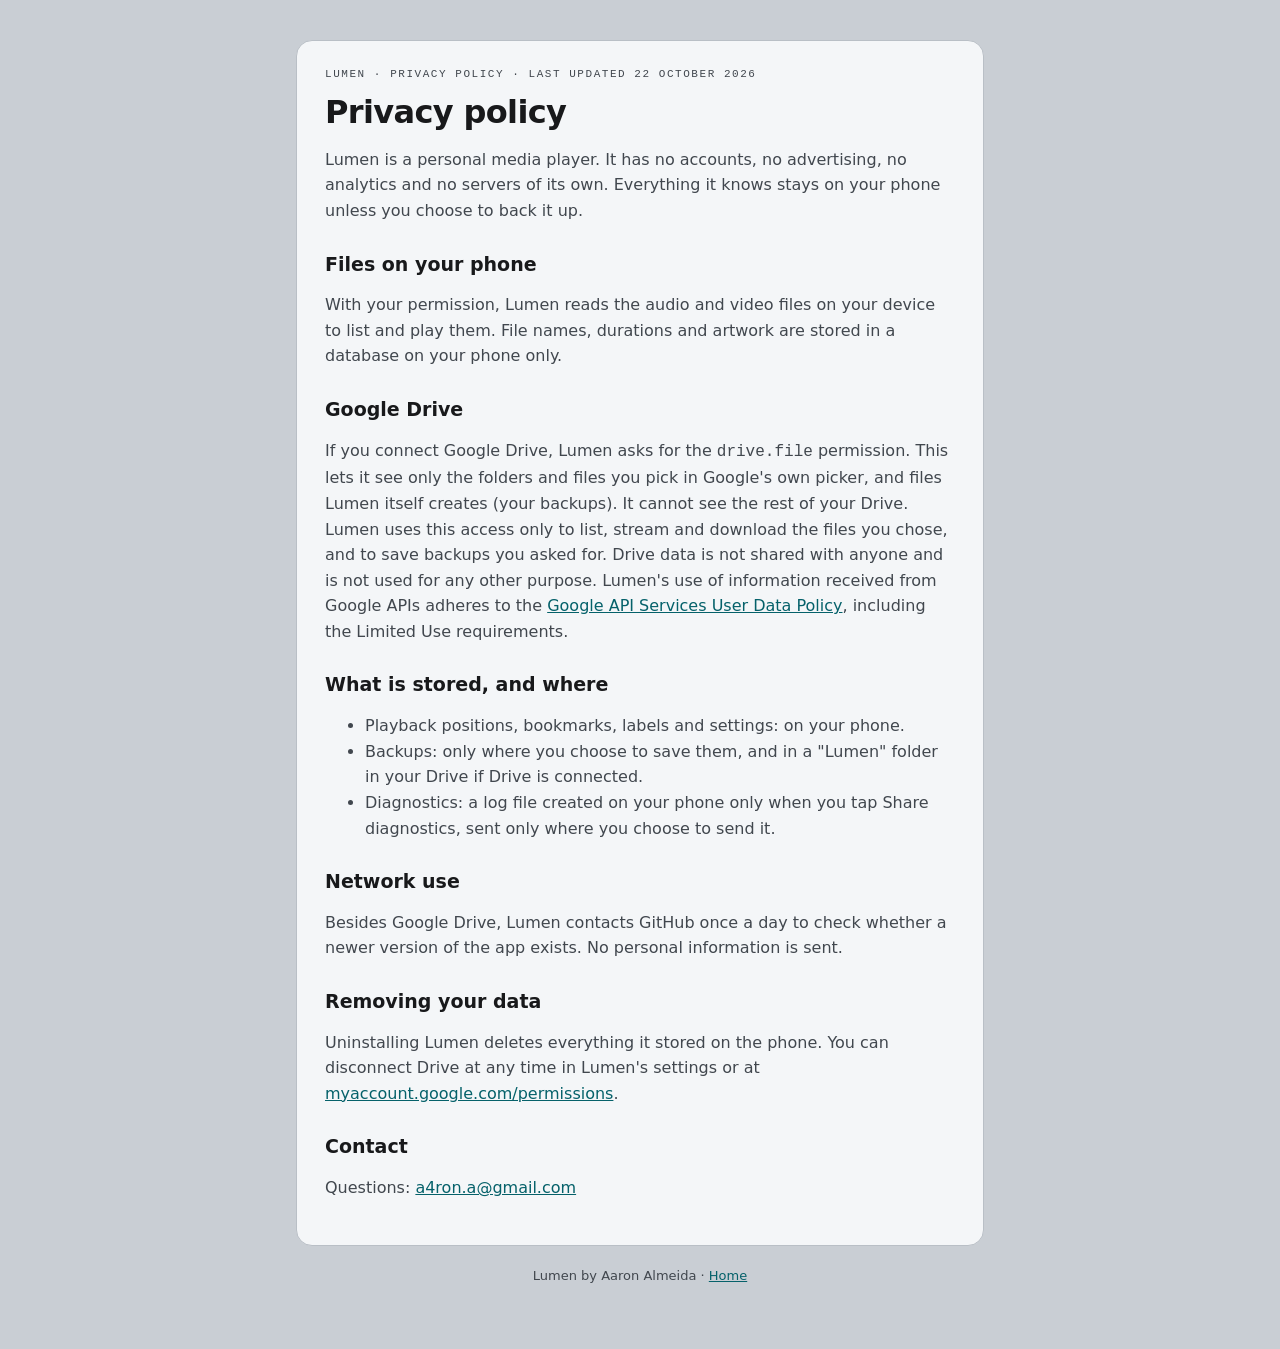
==== docs/privacy.html @ e6a7f4cf "GitHub Pages: Lumen home page and privacy policy for the Google OAuth consent screen Co-Authored-By:" ====
<!doctype html><html lang="en-GB"><head><meta charset="utf-8"><meta name="viewport" content="width=device-width,initial-scale=1">
<title>Lumen Privacy</title><link rel="stylesheet" href="style.css"></head><body><main><div class="card">
<p class="eyebrow">Lumen &middot; Privacy policy &middot; Last updated 22 October 2026</p>
<h1>Privacy policy</h1>
<p>Lumen is a personal media player. It has no accounts, no advertising, no analytics and no servers of its own. Everything it knows stays on your phone unless you choose to back it up.</p>
<h2>Files on your phone</h2>
<p>With your permission, Lumen reads the audio and video files on your device to list and play them. File names, durations and artwork are stored in a database on your phone only.</p>
<h2>Google Drive</h2>
<p>If you connect Google Drive, Lumen asks for the <code>drive.file</code> permission. This lets it see only the folders and files you pick in Google's own picker, and files Lumen itself creates (your backups). It cannot see the rest of your Drive. Lumen uses this access only to list, stream and download the files you chose, and to save backups you asked for. Drive data is not shared with anyone and is not used for any other purpose. Lumen's use of information received from Google APIs adheres to the <a href="https://developers.google.com/terms/api-services-user-data-policy">Google API Services User Data Policy</a>, including the Limited Use requirements.</p>
<h2>What is stored, and where</h2>
<ul><li>Playback positions, bookmarks, labels and settings: on your phone.</li><li>Backups: only where you choose to save them, and in a "Lumen" folder in your Drive if Drive is connected.</li><li>Diagnostics: a log file created on your phone only when you tap Share diagnostics, sent only where you choose to send it.</li></ul>
<h2>Network use</h2>
<p>Besides Google Drive, Lumen contacts GitHub once a day to check whether a newer version of the app exists. No personal information is sent.</p>
<h2>Removing your data</h2>
<p>Uninstalling Lumen deletes everything it stored on the phone. You can disconnect Drive at any time in Lumen's settings or at <a href="https://myaccount.google.com/permissions">myaccount.google.com/permissions</a>.</p>
<h2>Contact</h2>
<p>Questions: <a href="mailto:a4ron.a@gmail.com">a4ron.a@gmail.com</a></p>
</div><footer>Lumen by Aaron Almeida &middot; <a href="index.html">Home</a></footer></main></body></html>
---- docs/style.css ----
:root{--base:#C9CED4;--card:#F4F6F8;--ink:#18191B;--ink2:#41474E;--cyan:#28D9E8;--deep:#05616A}
*{box-sizing:border-box}body{margin:0;background:var(--base);color:var(--ink);font:16px/1.6 Inter,system-ui,-apple-system,"Segoe UI",sans-serif}
main{max-width:720px;margin:0 auto;padding:40px 16px 64px}
.card{background:var(--card);border:1px solid #B9BFC6;border-radius:16px;padding:28px}
h1{font:600 32px/1.15 Manrope,Inter,system-ui,sans-serif;letter-spacing:-.02em;margin:0 0 4px}
h2{font:600 19px/1.3 Manrope,Inter,system-ui,sans-serif;margin:28px 0 6px}
.eyebrow{font:500 11px/1 "JetBrains Mono",ui-monospace,monospace;letter-spacing:.14em;text-transform:uppercase;color:var(--ink2);margin:0 0 14px}
p,li{color:var(--ink2)}a{color:var(--deep)}
.pill{display:inline-block;background:var(--ink);color:var(--cyan);border-radius:999px;padding:10px 18px;text-decoration:none;font-weight:600;margin-top:12px}
footer{margin-top:20px;font-size:13px;color:var(--ink2);text-align:center}
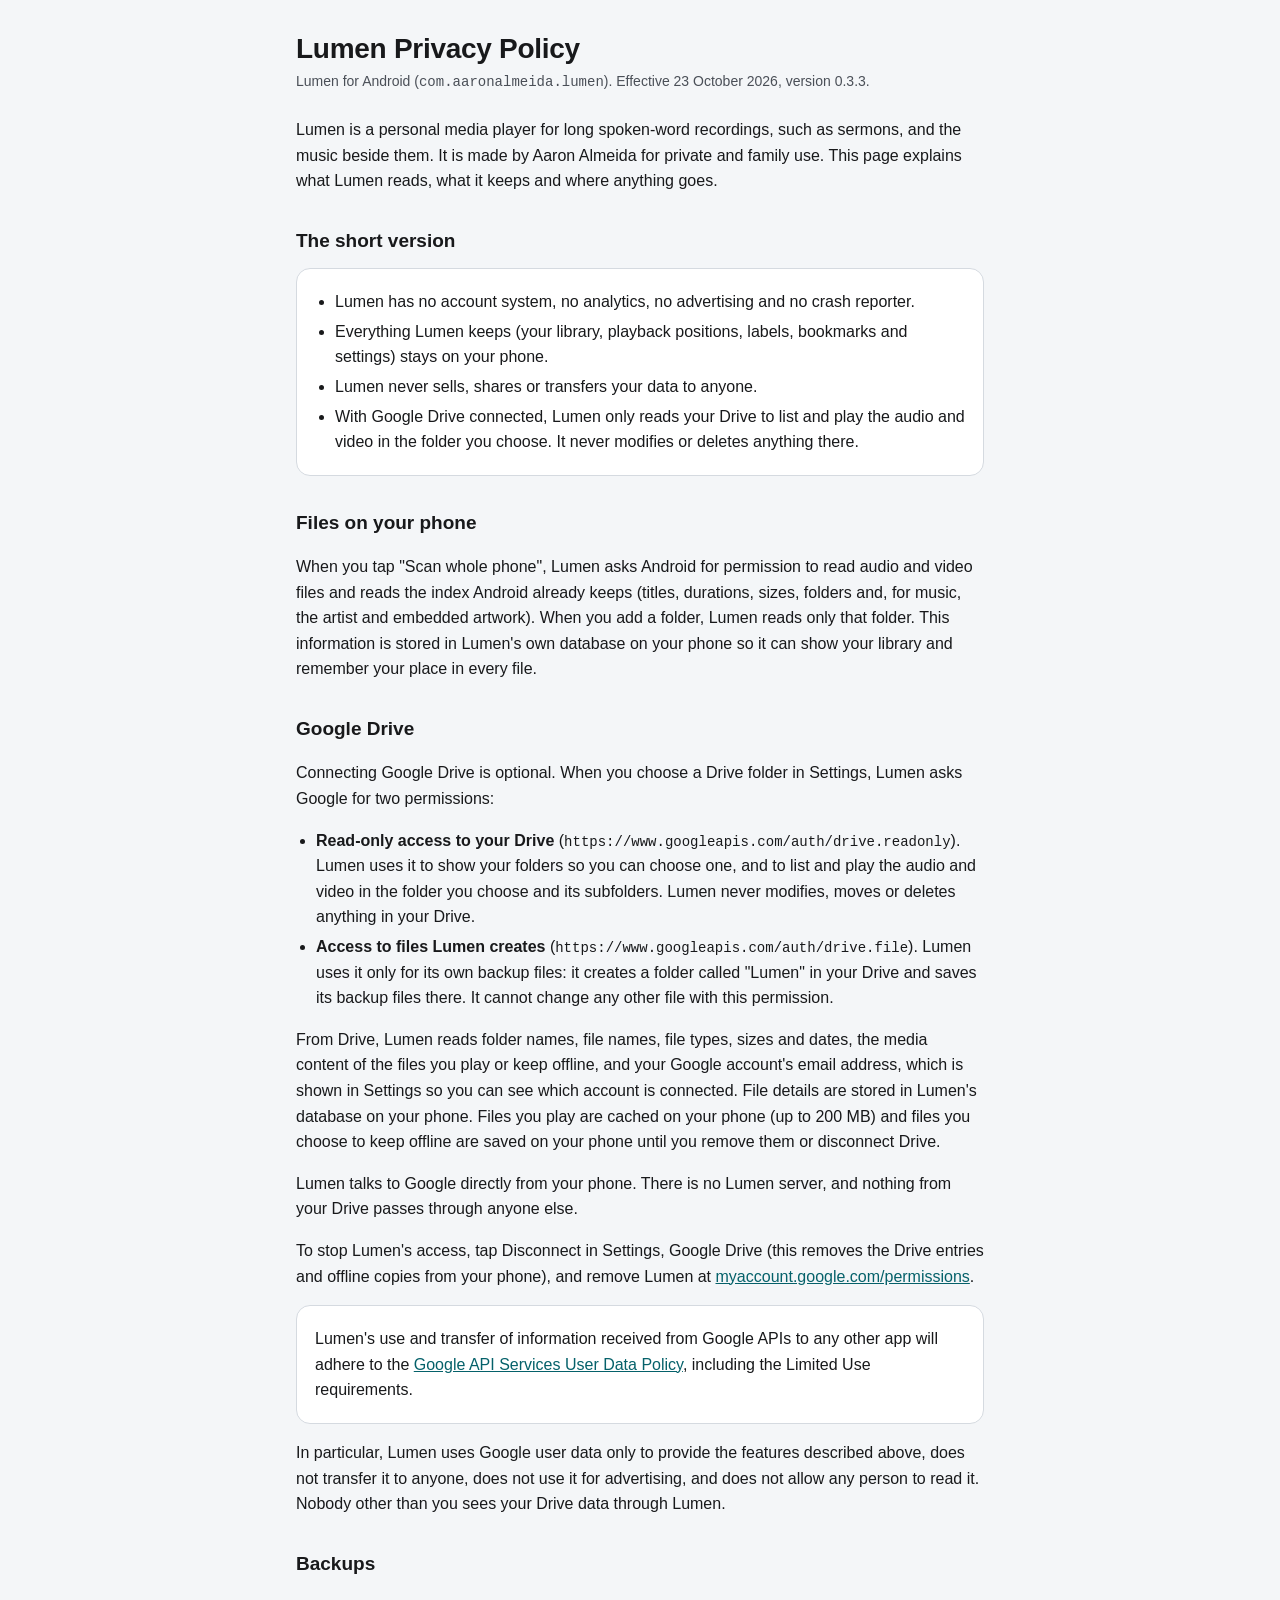
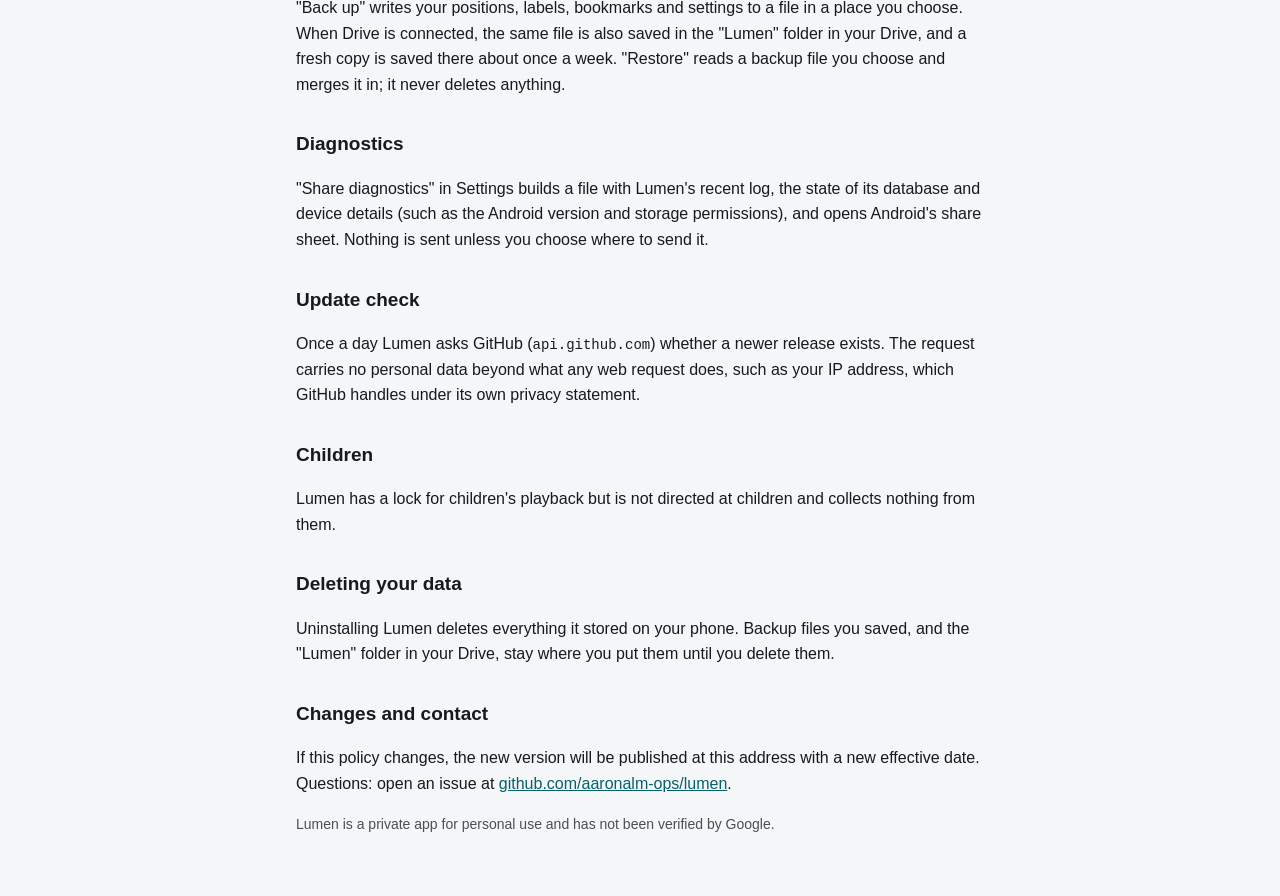
==== commit 427cc964: "0.3.3: Drive read-only access with a native folder browser; scan walks subfolders; picker removed Co" ====
--- a/docs/privacy.html
+++ b/docs/privacy.html
@@ -1,18 +1,108 @@
-<!doctype html><html lang="en-GB"><head><meta charset="utf-8"><meta name="viewport" content="width=device-width,initial-scale=1">
-<title>Lumen Privacy</title><link rel="stylesheet" href="style.css"></head><body><main><div class="card">
-<p class="eyebrow">Lumen &middot; Privacy policy &middot; Last updated 22 October 2026</p>
-<h1>Privacy policy</h1>
-<p>Lumen is a personal media player. It has no accounts, no advertising, no analytics and no servers of its own. Everything it knows stays on your phone unless you choose to back it up.</p>
-<h2>Files on your phone</h2>
-<p>With your permission, Lumen reads the audio and video files on your device to list and play them. File names, durations and artwork are stored in a database on your phone only.</p>
-<h2>Google Drive</h2>
-<p>If you connect Google Drive, Lumen asks for the <code>drive.file</code> permission. This lets it see only the folders and files you pick in Google's own picker, and files Lumen itself creates (your backups). It cannot see the rest of your Drive. Lumen uses this access only to list, stream and download the files you chose, and to save backups you asked for. Drive data is not shared with anyone and is not used for any other purpose. Lumen's use of information received from Google APIs adheres to the <a href="https://developers.google.com/terms/api-services-user-data-policy">Google API Services User Data Policy</a>, including the Limited Use requirements.</p>
-<h2>What is stored, and where</h2>
-<ul><li>Playback positions, bookmarks, labels and settings: on your phone.</li><li>Backups: only where you choose to save them, and in a "Lumen" folder in your Drive if Drive is connected.</li><li>Diagnostics: a log file created on your phone only when you tap Share diagnostics, sent only where you choose to send it.</li></ul>
-<h2>Network use</h2>
-<p>Besides Google Drive, Lumen contacts GitHub once a day to check whether a newer version of the app exists. No personal information is sent.</p>
-<h2>Removing your data</h2>
-<p>Uninstalling Lumen deletes everything it stored on the phone. You can disconnect Drive at any time in Lumen's settings or at <a href="https://myaccount.google.com/permissions">myaccount.google.com/permissions</a>.</p>
-<h2>Contact</h2>
-<p>Questions: <a href="mailto:a4ron.a@gmail.com">a4ron.a@gmail.com</a></p>
-</div><footer>Lumen by Aaron Almeida &middot; <a href="index.html">Home</a></footer></main></body></html>
+<!doctype html>
+<html lang="en-GB">
+<head>
+  <meta charset="utf-8">
+  <meta name="viewport" content="width=device-width, initial-scale=1">
+  <title>Lumen Privacy Policy</title>
+  <meta name="description" content="How the Lumen media player for Android handles your data, including Google Drive access.">
+  <style>
+    :root {
+      --bg: #F4F6F8;
+      --surface: #FFFFFF;
+      --text: #18191B;
+      --text2: #4A4F57;
+      --line: #D5DAE0;
+      --ink: #05616A;
+    }
+    @media (prefers-color-scheme: dark) {
+      :root {
+        --bg: #000000;
+        --surface: #121314;
+        --text: #F4F6F8;
+        --text2: #A9B0B8;
+        --line: #26292D;
+        --ink: #28D9E8;
+      }
+    }
+    * { box-sizing: border-box; }
+    html { -webkit-text-size-adjust: 100%; }
+    body {
+      margin: 0;
+      background: var(--bg);
+      color: var(--text);
+      font: 16px/1.6 -apple-system, BlinkMacSystemFont, "Segoe UI", Roboto, "Helvetica Neue", Arial, sans-serif;
+    }
+    main { max-width: 720px; margin: 0 auto; padding: 32px 16px 48px; }
+    h1 { font-size: 28px; line-height: 1.2; margin: 0 0 4px; font-weight: 600; letter-spacing: -0.01em; }
+    .meta { color: var(--text2); font-size: 14px; margin: 0 0 24px; }
+    h2 { font-size: 19px; margin: 32px 0 8px; font-weight: 600; }
+    p, li { color: var(--text); }
+    ul { padding-left: 20px; }
+    li { margin: 4px 0; }
+    a { color: var(--ink); }
+    code { font-family: ui-monospace, "JetBrains Mono", Menlo, Consolas, monospace; font-size: 14px; overflow-wrap: anywhere; }
+    .card {
+      background: var(--surface);
+      border: 1px solid var(--line);
+      border-radius: 14px;
+      padding: 4px 18px;
+      margin: 12px 0;
+    }
+    .note { color: var(--text2); font-size: 14px; }
+  </style>
+</head>
+<body>
+<main>
+  <h1>Lumen Privacy Policy</h1>
+  <p class="meta">Lumen for Android (<code>com.aaronalmeida.lumen</code>). Effective 23 October 2026, version 0.3.3.</p>
+
+  <p>Lumen is a personal media player for long spoken-word recordings, such as sermons, and the music beside them. It is made by Aaron Almeida for private and family use. This page explains what Lumen reads, what it keeps and where anything goes.</p>
+
+  <h2>The short version</h2>
+  <div class="card">
+    <ul>
+      <li>Lumen has no account system, no analytics, no advertising and no crash reporter.</li>
+      <li>Everything Lumen keeps (your library, playback positions, labels, bookmarks and settings) stays on your phone.</li>
+      <li>Lumen never sells, shares or transfers your data to anyone.</li>
+      <li>With Google Drive connected, Lumen only reads your Drive to list and play the audio and video in the folder you choose. It never modifies or deletes anything there.</li>
+    </ul>
+  </div>
+
+  <h2>Files on your phone</h2>
+  <p>When you tap "Scan whole phone", Lumen asks Android for permission to read audio and video files and reads the index Android already keeps (titles, durations, sizes, folders and, for music, the artist and embedded artwork). When you add a folder, Lumen reads only that folder. This information is stored in Lumen's own database on your phone so it can show your library and remember your place in every file.</p>
+
+  <h2>Google Drive</h2>
+  <p>Connecting Google Drive is optional. When you choose a Drive folder in Settings, Lumen asks Google for two permissions:</p>
+  <ul>
+    <li><strong>Read-only access to your Drive</strong> (<code>https://www.googleapis.com/auth/drive.readonly</code>). Lumen uses it to show your folders so you can choose one, and to list and play the audio and video in the folder you choose and its subfolders. Lumen never modifies, moves or deletes anything in your Drive.</li>
+    <li><strong>Access to files Lumen creates</strong> (<code>https://www.googleapis.com/auth/drive.file</code>). Lumen uses it only for its own backup files: it creates a folder called "Lumen" in your Drive and saves its backup files there. It cannot change any other file with this permission.</li>
+  </ul>
+  <p>From Drive, Lumen reads folder names, file names, file types, sizes and dates, the media content of the files you play or keep offline, and your Google account's email address, which is shown in Settings so you can see which account is connected. File details are stored in Lumen's database on your phone. Files you play are cached on your phone (up to 200 MB) and files you choose to keep offline are saved on your phone until you remove them or disconnect Drive.</p>
+  <p>Lumen talks to Google directly from your phone. There is no Lumen server, and nothing from your Drive passes through anyone else.</p>
+  <p>To stop Lumen's access, tap Disconnect in Settings, Google Drive (this removes the Drive entries and offline copies from your phone), and remove Lumen at <a href="https://myaccount.google.com/permissions">myaccount.google.com/permissions</a>.</p>
+  <div class="card">
+    <p>Lumen's use and transfer of information received from Google APIs to any other app will adhere to the <a href="https://developers.google.com/terms/api-services-user-data-policy">Google API Services User Data Policy</a>, including the Limited Use requirements.</p>
+  </div>
+  <p>In particular, Lumen uses Google user data only to provide the features described above, does not transfer it to anyone, does not use it for advertising, and does not allow any person to read it. Nobody other than you sees your Drive data through Lumen.</p>
+
+  <h2>Backups</h2>
+  <p>"Back up" writes your positions, labels, bookmarks and settings to a file in a place you choose. When Drive is connected, the same file is also saved in the "Lumen" folder in your Drive, and a fresh copy is saved there about once a week. "Restore" reads a backup file you choose and merges it in; it never deletes anything.</p>
+
+  <h2>Diagnostics</h2>
+  <p>"Share diagnostics" in Settings builds a file with Lumen's recent log, the state of its database and device details (such as the Android version and storage permissions), and opens Android's share sheet. Nothing is sent unless you choose where to send it.</p>
+
+  <h2>Update check</h2>
+  <p>Once a day Lumen asks GitHub (<code>api.github.com</code>) whether a newer release exists. The request carries no personal data beyond what any web request does, such as your IP address, which GitHub handles under its own privacy statement.</p>
+
+  <h2>Children</h2>
+  <p>Lumen has a lock for children's playback but is not directed at children and collects nothing from them.</p>
+
+  <h2>Deleting your data</h2>
+  <p>Uninstalling Lumen deletes everything it stored on your phone. Backup files you saved, and the "Lumen" folder in your Drive, stay where you put them until you delete them.</p>
+
+  <h2>Changes and contact</h2>
+  <p>If this policy changes, the new version will be published at this address with a new effective date. Questions: open an issue at <a href="https://github.com/aaronalm-ops/lumen">github.com/aaronalm-ops/lumen</a>.</p>
+  <p class="note">Lumen is a private app for personal use and has not been verified by Google.</p>
+</main>
+</body>
+</html>
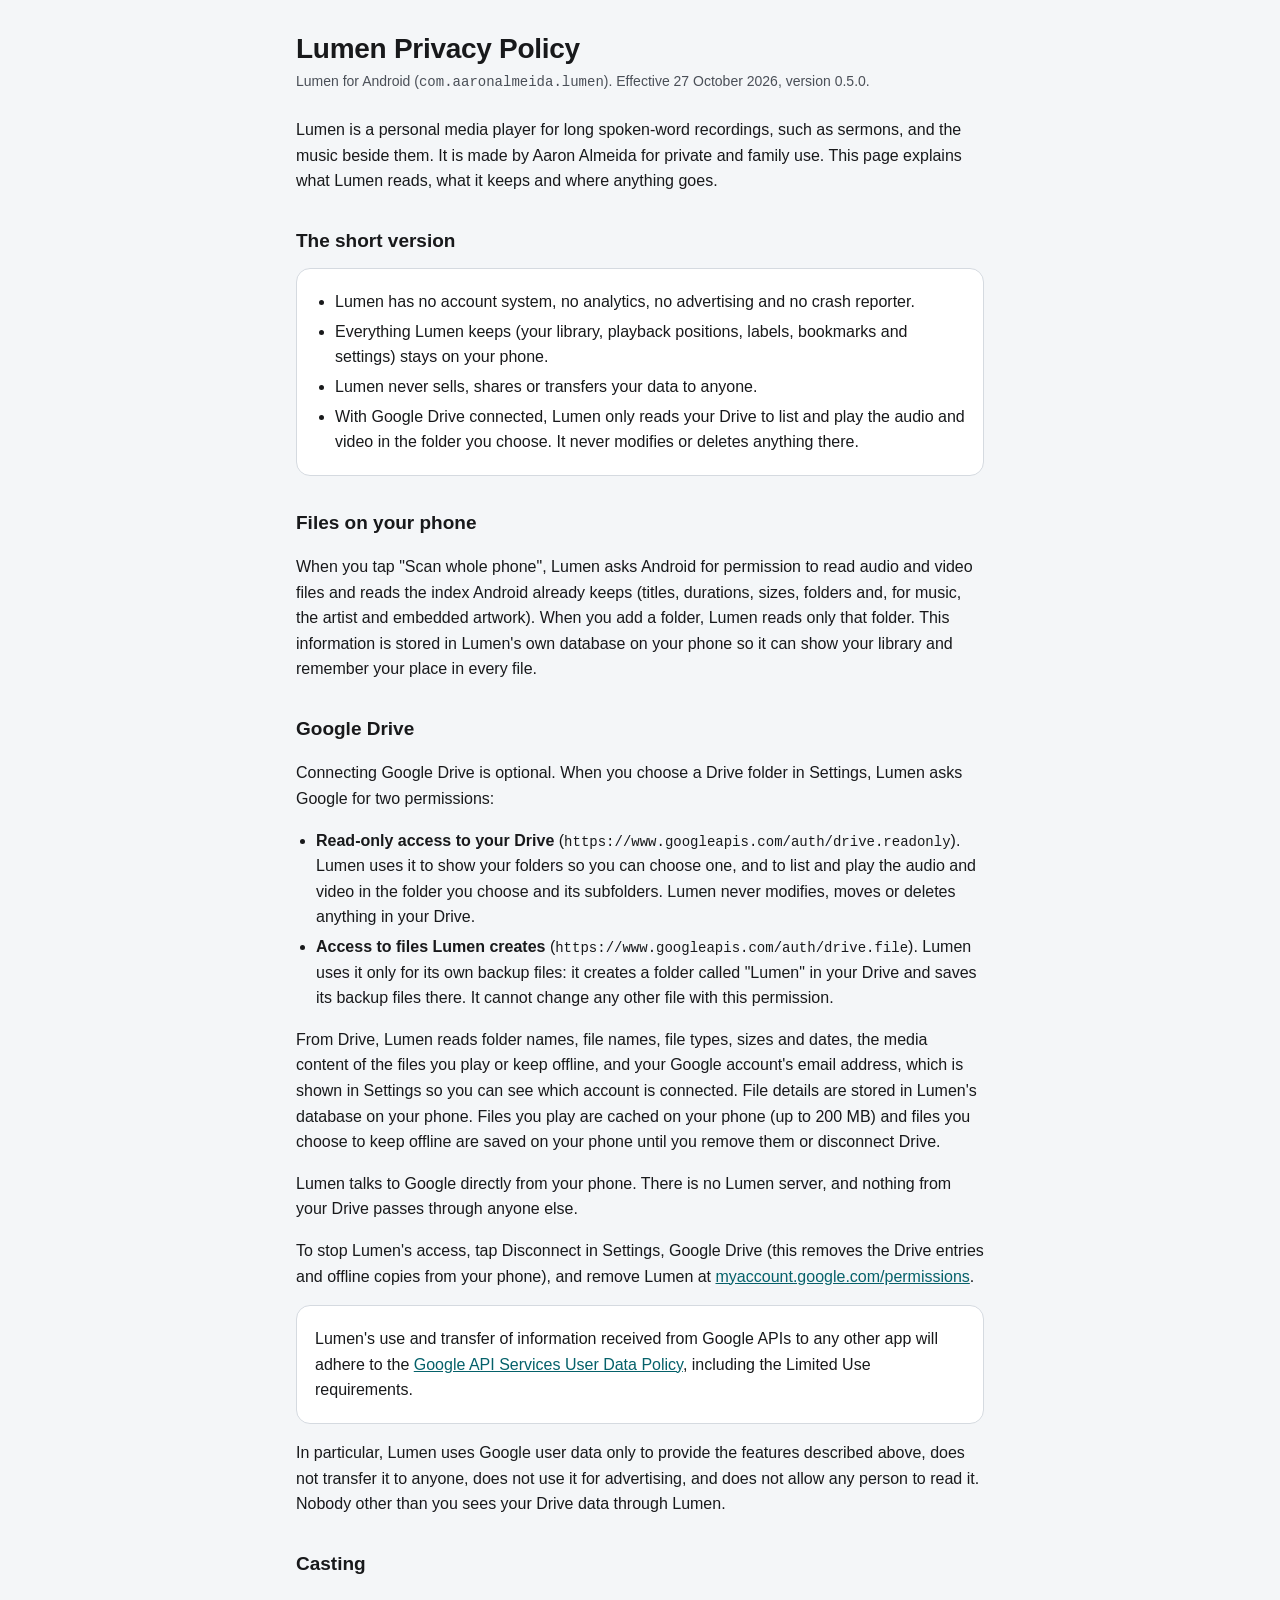
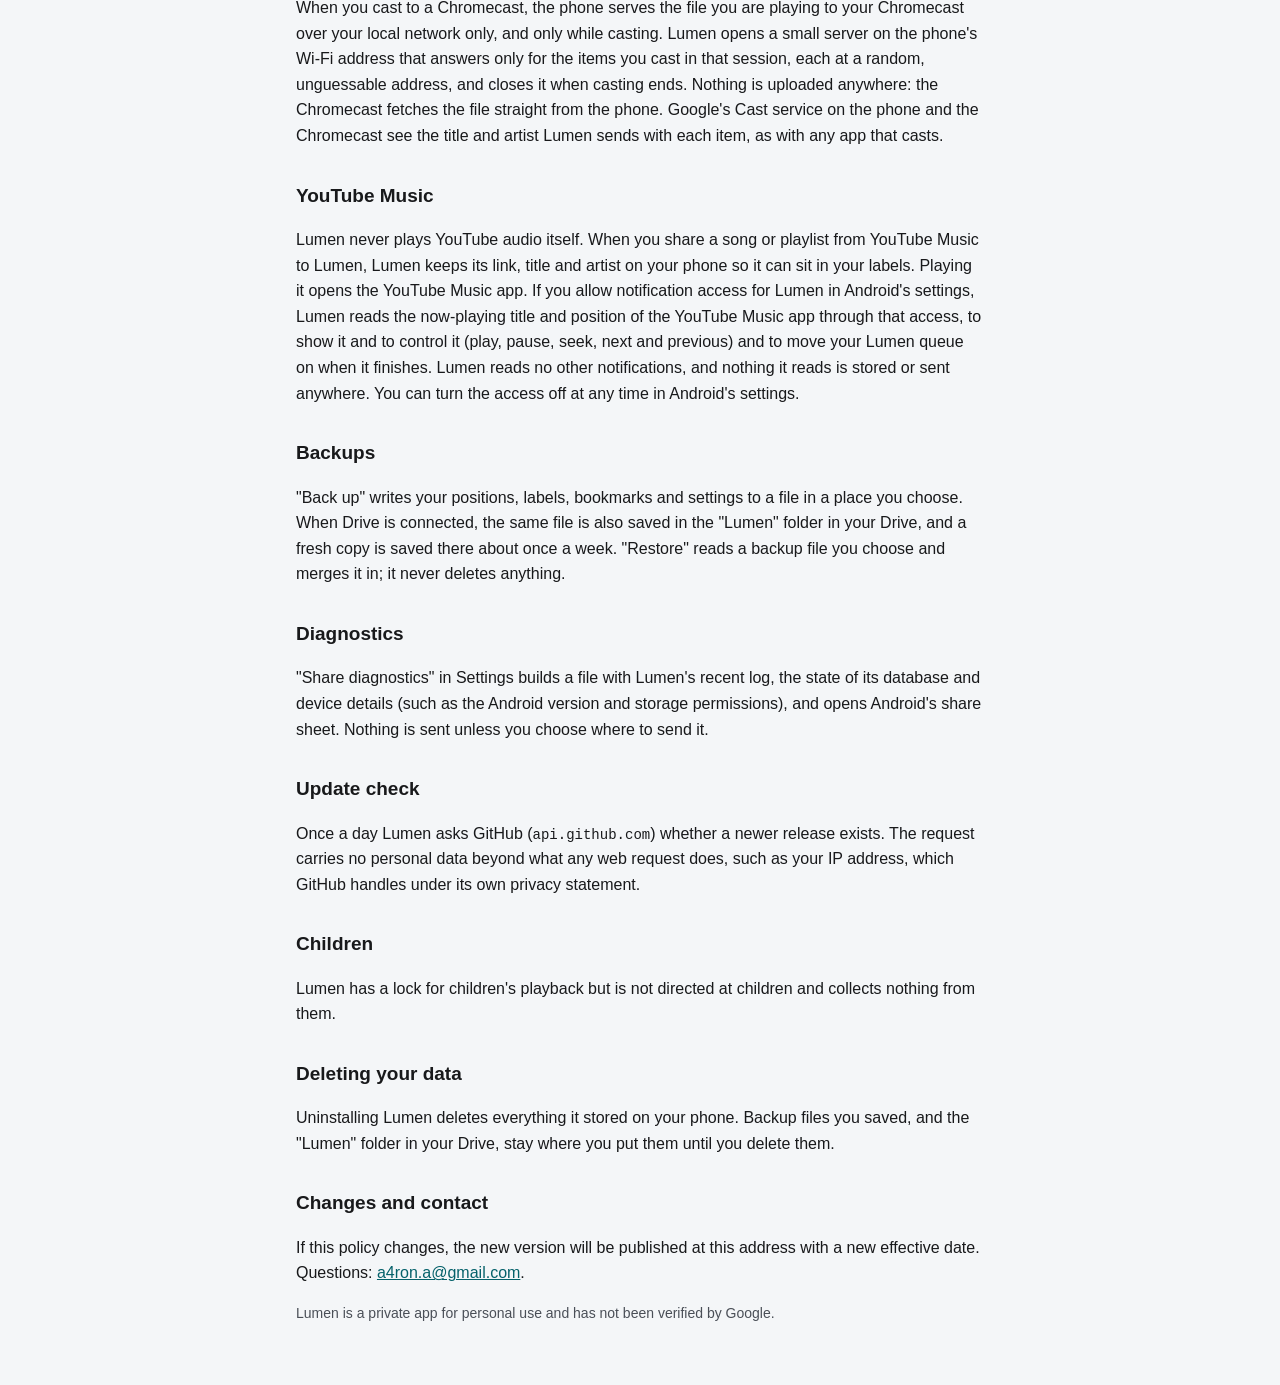
==== commit 39fba954: "0.5.0: Chromecast via Media3 CastPlayer with a local file server; YouTube Music remote control via s" ====
--- a/docs/privacy.html
+++ b/docs/privacy.html
@@ -54,7 +54,7 @@
 <body>
 <main>
   <h1>Lumen Privacy Policy</h1>
-  <p class="meta">Lumen for Android (<code>com.aaronalmeida.lumen</code>). Effective 23 October 2026, version 0.3.3.</p>
+  <p class="meta">Lumen for Android (<code>com.aaronalmeida.lumen</code>). Effective 27 October 2026, version 0.5.0.</p>
 
   <p>Lumen is a personal media player for long spoken-word recordings, such as sermons, and the music beside them. It is made by Aaron Almeida for private and family use. This page explains what Lumen reads, what it keeps and where anything goes.</p>
 
@@ -85,6 +85,12 @@
   </div>
   <p>In particular, Lumen uses Google user data only to provide the features described above, does not transfer it to anyone, does not use it for advertising, and does not allow any person to read it. Nobody other than you sees your Drive data through Lumen.</p>
 
+  <h2>Casting</h2>
+  <p>When you cast to a Chromecast, the phone serves the file you are playing to your Chromecast over your local network only, and only while casting. Lumen opens a small server on the phone's Wi-Fi address that answers only for the items you cast in that session, each at a random, unguessable address, and closes it when casting ends. Nothing is uploaded anywhere: the Chromecast fetches the file straight from the phone. Google's Cast service on the phone and the Chromecast see the title and artist Lumen sends with each item, as with any app that casts.</p>
+
+  <h2>YouTube Music</h2>
+  <p>Lumen never plays YouTube audio itself. When you share a song or playlist from YouTube Music to Lumen, Lumen keeps its link, title and artist on your phone so it can sit in your labels. Playing it opens the YouTube Music app. If you allow notification access for Lumen in Android's settings, Lumen reads the now-playing title and position of the YouTube Music app through that access, to show it and to control it (play, pause, seek, next and previous) and to move your Lumen queue on when it finishes. Lumen reads no other notifications, and nothing it reads is stored or sent anywhere. You can turn the access off at any time in Android's settings.</p>
+
   <h2>Backups</h2>
   <p>"Back up" writes your positions, labels, bookmarks and settings to a file in a place you choose. When Drive is connected, the same file is also saved in the "Lumen" folder in your Drive, and a fresh copy is saved there about once a week. "Restore" reads a backup file you choose and merges it in; it never deletes anything.</p>
 
@@ -101,7 +107,7 @@
   <p>Uninstalling Lumen deletes everything it stored on your phone. Backup files you saved, and the "Lumen" folder in your Drive, stay where you put them until you delete them.</p>
 
   <h2>Changes and contact</h2>
-  <p>If this policy changes, the new version will be published at this address with a new effective date. Questions: open an issue at <a href="https://github.com/aaronalm-ops/lumen">github.com/aaronalm-ops/lumen</a>.</p>
+  <p>If this policy changes, the new version will be published at this address with a new effective date. Questions: <a href="mailto:a4ron.a@gmail.com">a4ron.a@gmail.com</a>.</p>
   <p class="note">Lumen is a private app for personal use and has not been verified by Google.</p>
 </main>
 </body>
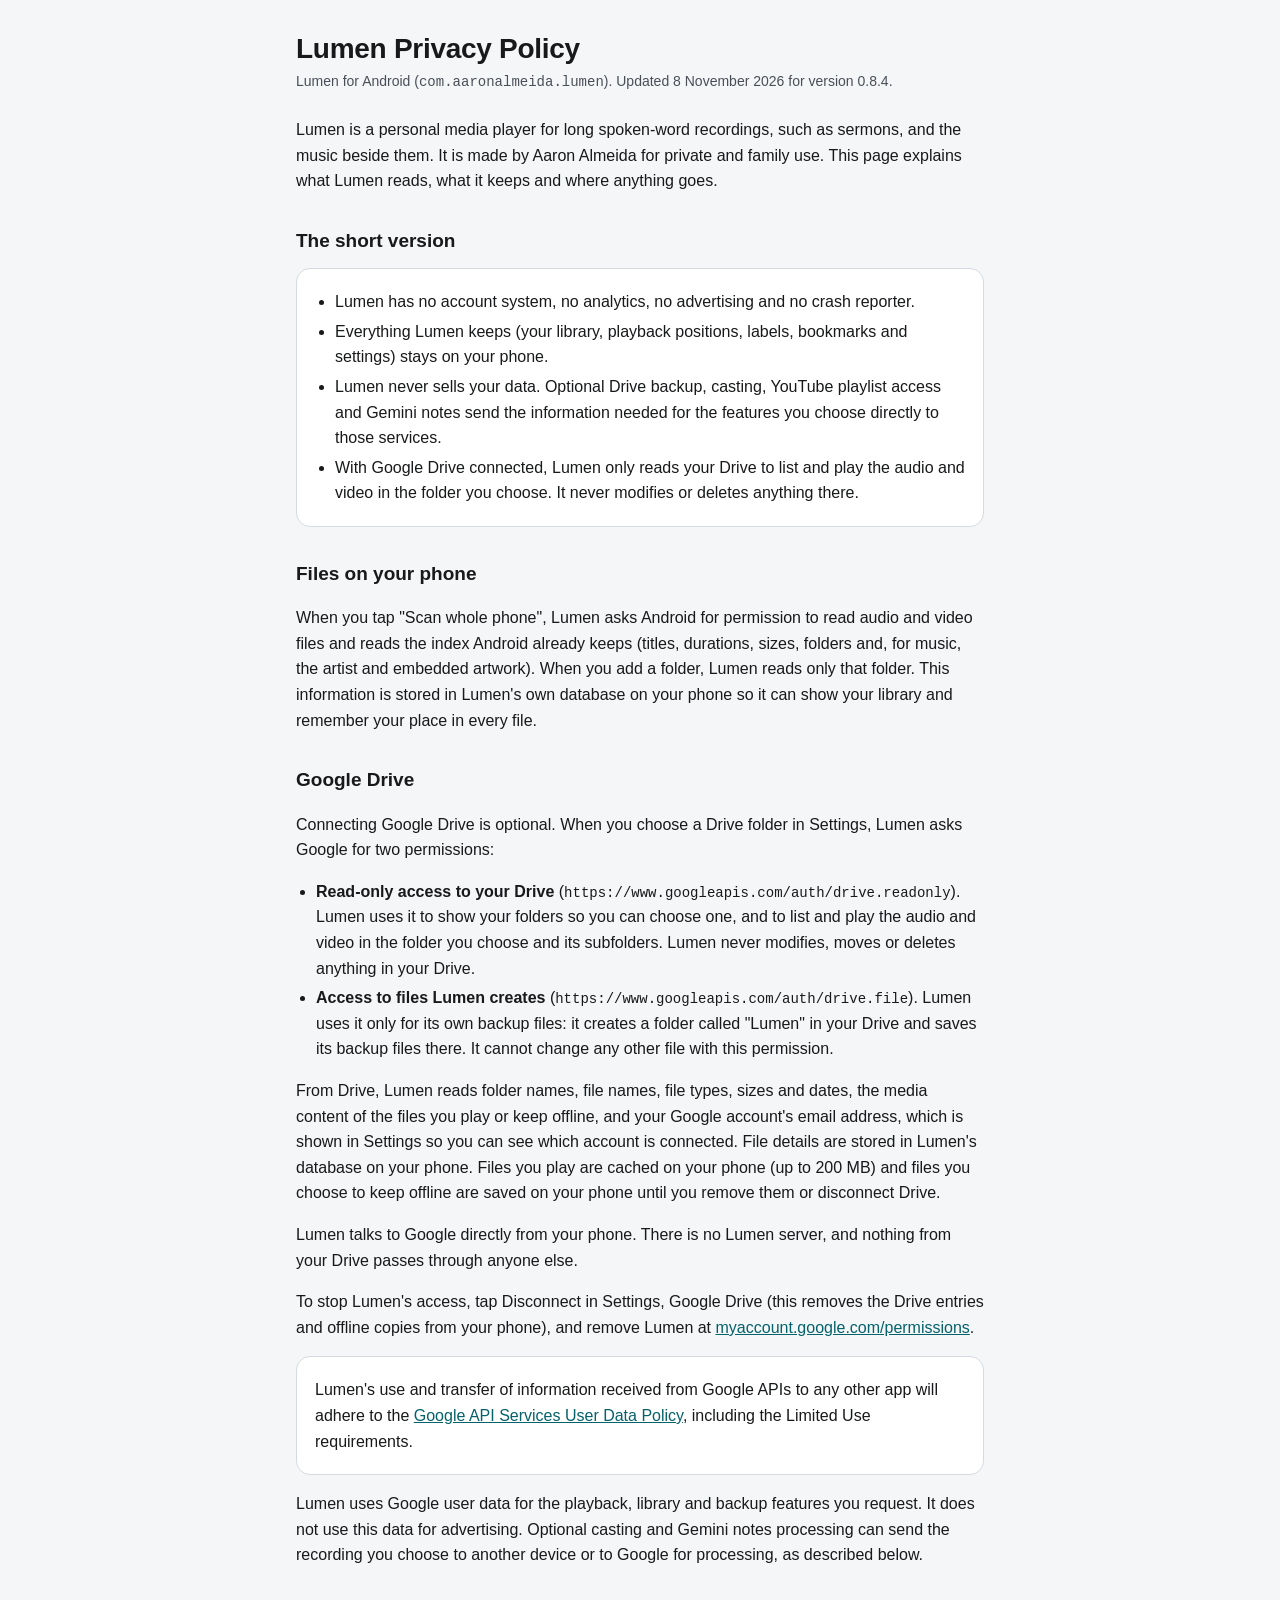
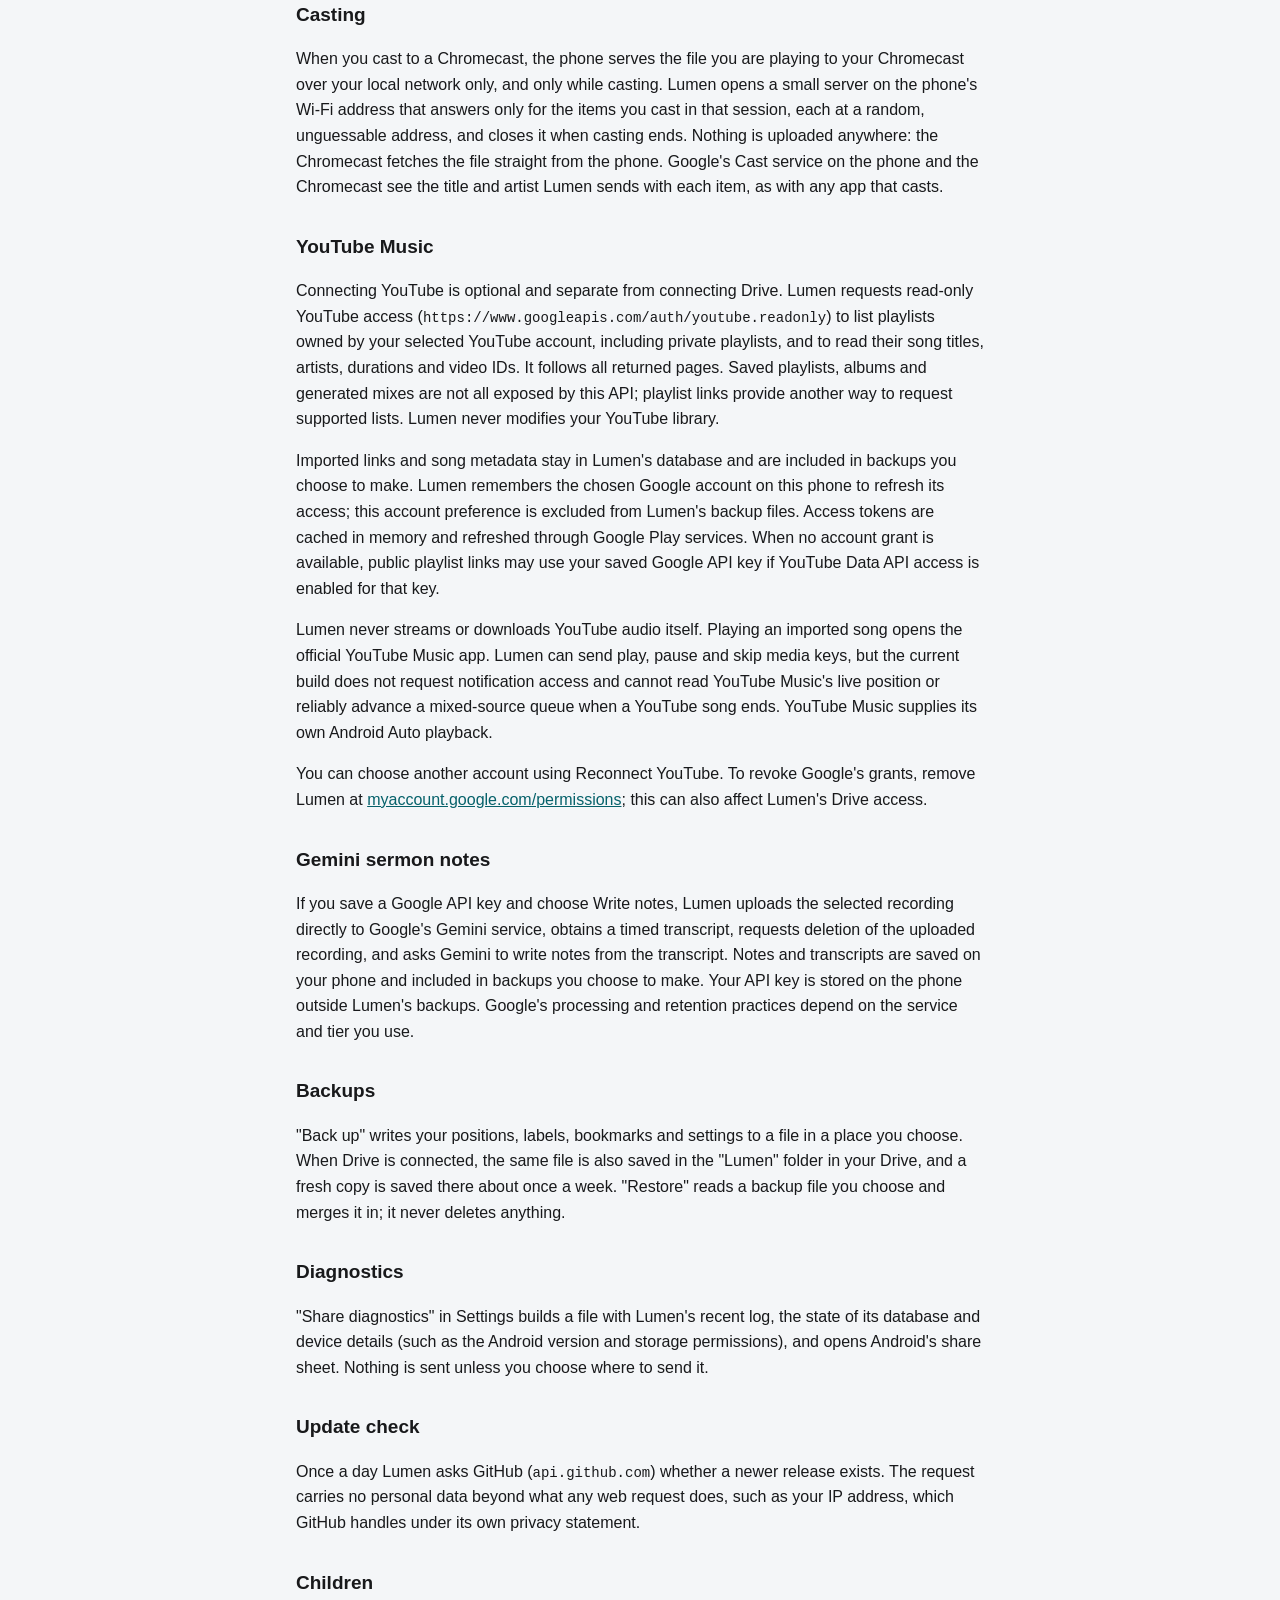
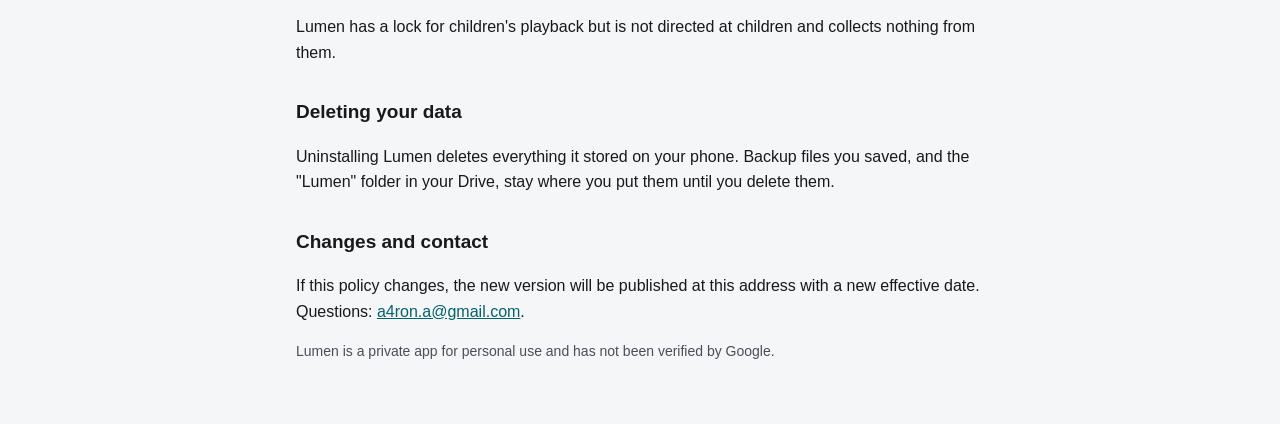
==== commit 631b908b: "Release 0.8.4: YouTube playlists, Android Auto setup and animated seeker" ====
--- a/docs/privacy.html
+++ b/docs/privacy.html
@@ -54,7 +54,7 @@
 <body>
 <main>
   <h1>Lumen Privacy Policy</h1>
-  <p class="meta">Lumen for Android (<code>com.aaronalmeida.lumen</code>). Effective 27 October 2026, version 0.5.0.</p>
+  <p class="meta">Lumen for Android (<code>com.aaronalmeida.lumen</code>). Updated 8 November 2026 for version 0.8.4.</p>
 
   <p>Lumen is a personal media player for long spoken-word recordings, such as sermons, and the music beside them. It is made by Aaron Almeida for private and family use. This page explains what Lumen reads, what it keeps and where anything goes.</p>
 
@@ -63,7 +63,7 @@
     <ul>
       <li>Lumen has no account system, no analytics, no advertising and no crash reporter.</li>
       <li>Everything Lumen keeps (your library, playback positions, labels, bookmarks and settings) stays on your phone.</li>
-      <li>Lumen never sells, shares or transfers your data to anyone.</li>
+      <li>Lumen never sells your data. Optional Drive backup, casting, YouTube playlist access and Gemini notes send the information needed for the features you choose directly to those services.</li>
       <li>With Google Drive connected, Lumen only reads your Drive to list and play the audio and video in the folder you choose. It never modifies or deletes anything there.</li>
     </ul>
   </div>
@@ -83,13 +83,19 @@
   <div class="card">
     <p>Lumen's use and transfer of information received from Google APIs to any other app will adhere to the <a href="https://developers.google.com/terms/api-services-user-data-policy">Google API Services User Data Policy</a>, including the Limited Use requirements.</p>
   </div>
-  <p>In particular, Lumen uses Google user data only to provide the features described above, does not transfer it to anyone, does not use it for advertising, and does not allow any person to read it. Nobody other than you sees your Drive data through Lumen.</p>
+  <p>Lumen uses Google user data for the playback, library and backup features you request. It does not use this data for advertising. Optional casting and Gemini notes processing can send the recording you choose to another device or to Google for processing, as described below.</p>
 
   <h2>Casting</h2>
   <p>When you cast to a Chromecast, the phone serves the file you are playing to your Chromecast over your local network only, and only while casting. Lumen opens a small server on the phone's Wi-Fi address that answers only for the items you cast in that session, each at a random, unguessable address, and closes it when casting ends. Nothing is uploaded anywhere: the Chromecast fetches the file straight from the phone. Google's Cast service on the phone and the Chromecast see the title and artist Lumen sends with each item, as with any app that casts.</p>
 
   <h2>YouTube Music</h2>
-  <p>Lumen never plays YouTube audio itself. When you share a song or playlist from YouTube Music to Lumen, Lumen keeps its link, title and artist on your phone so it can sit in your labels. Playing it opens the YouTube Music app. If you allow notification access for Lumen in Android's settings, Lumen reads the now-playing title and position of the YouTube Music app through that access, to show it and to control it (play, pause, seek, next and previous) and to move your Lumen queue on when it finishes. Lumen reads no other notifications, and nothing it reads is stored or sent anywhere. You can turn the access off at any time in Android's settings.</p>
+  <p>Connecting YouTube is optional and separate from connecting Drive. Lumen requests read-only YouTube access (<code>https://www.googleapis.com/auth/youtube.readonly</code>) to list playlists owned by your selected YouTube account, including private playlists, and to read their song titles, artists, durations and video IDs. It follows all returned pages. Saved playlists, albums and generated mixes are not all exposed by this API; playlist links provide another way to request supported lists. Lumen never modifies your YouTube library.</p>
+  <p>Imported links and song metadata stay in Lumen's database and are included in backups you choose to make. Lumen remembers the chosen Google account on this phone to refresh its access; this account preference is excluded from Lumen's backup files. Access tokens are cached in memory and refreshed through Google Play services. When no account grant is available, public playlist links may use your saved Google API key if YouTube Data API access is enabled for that key.</p>
+  <p>Lumen never streams or downloads YouTube audio itself. Playing an imported song opens the official YouTube Music app. Lumen can send play, pause and skip media keys, but the current build does not request notification access and cannot read YouTube Music's live position or reliably advance a mixed-source queue when a YouTube song ends. YouTube Music supplies its own Android Auto playback.</p>
+  <p>You can choose another account using Reconnect YouTube. To revoke Google's grants, remove Lumen at <a href="https://myaccount.google.com/permissions">myaccount.google.com/permissions</a>; this can also affect Lumen's Drive access.</p>
+
+  <h2>Gemini sermon notes</h2>
+  <p>If you save a Google API key and choose Write notes, Lumen uploads the selected recording directly to Google's Gemini service, obtains a timed transcript, requests deletion of the uploaded recording, and asks Gemini to write notes from the transcript. Notes and transcripts are saved on your phone and included in backups you choose to make. Your API key is stored on the phone outside Lumen's backups. Google's processing and retention practices depend on the service and tier you use.</p>
 
   <h2>Backups</h2>
   <p>"Back up" writes your positions, labels, bookmarks and settings to a file in a place you choose. When Drive is connected, the same file is also saved in the "Lumen" folder in your Drive, and a fresh copy is saved there about once a week. "Restore" reads a backup file you choose and merges it in; it never deletes anything.</p>
